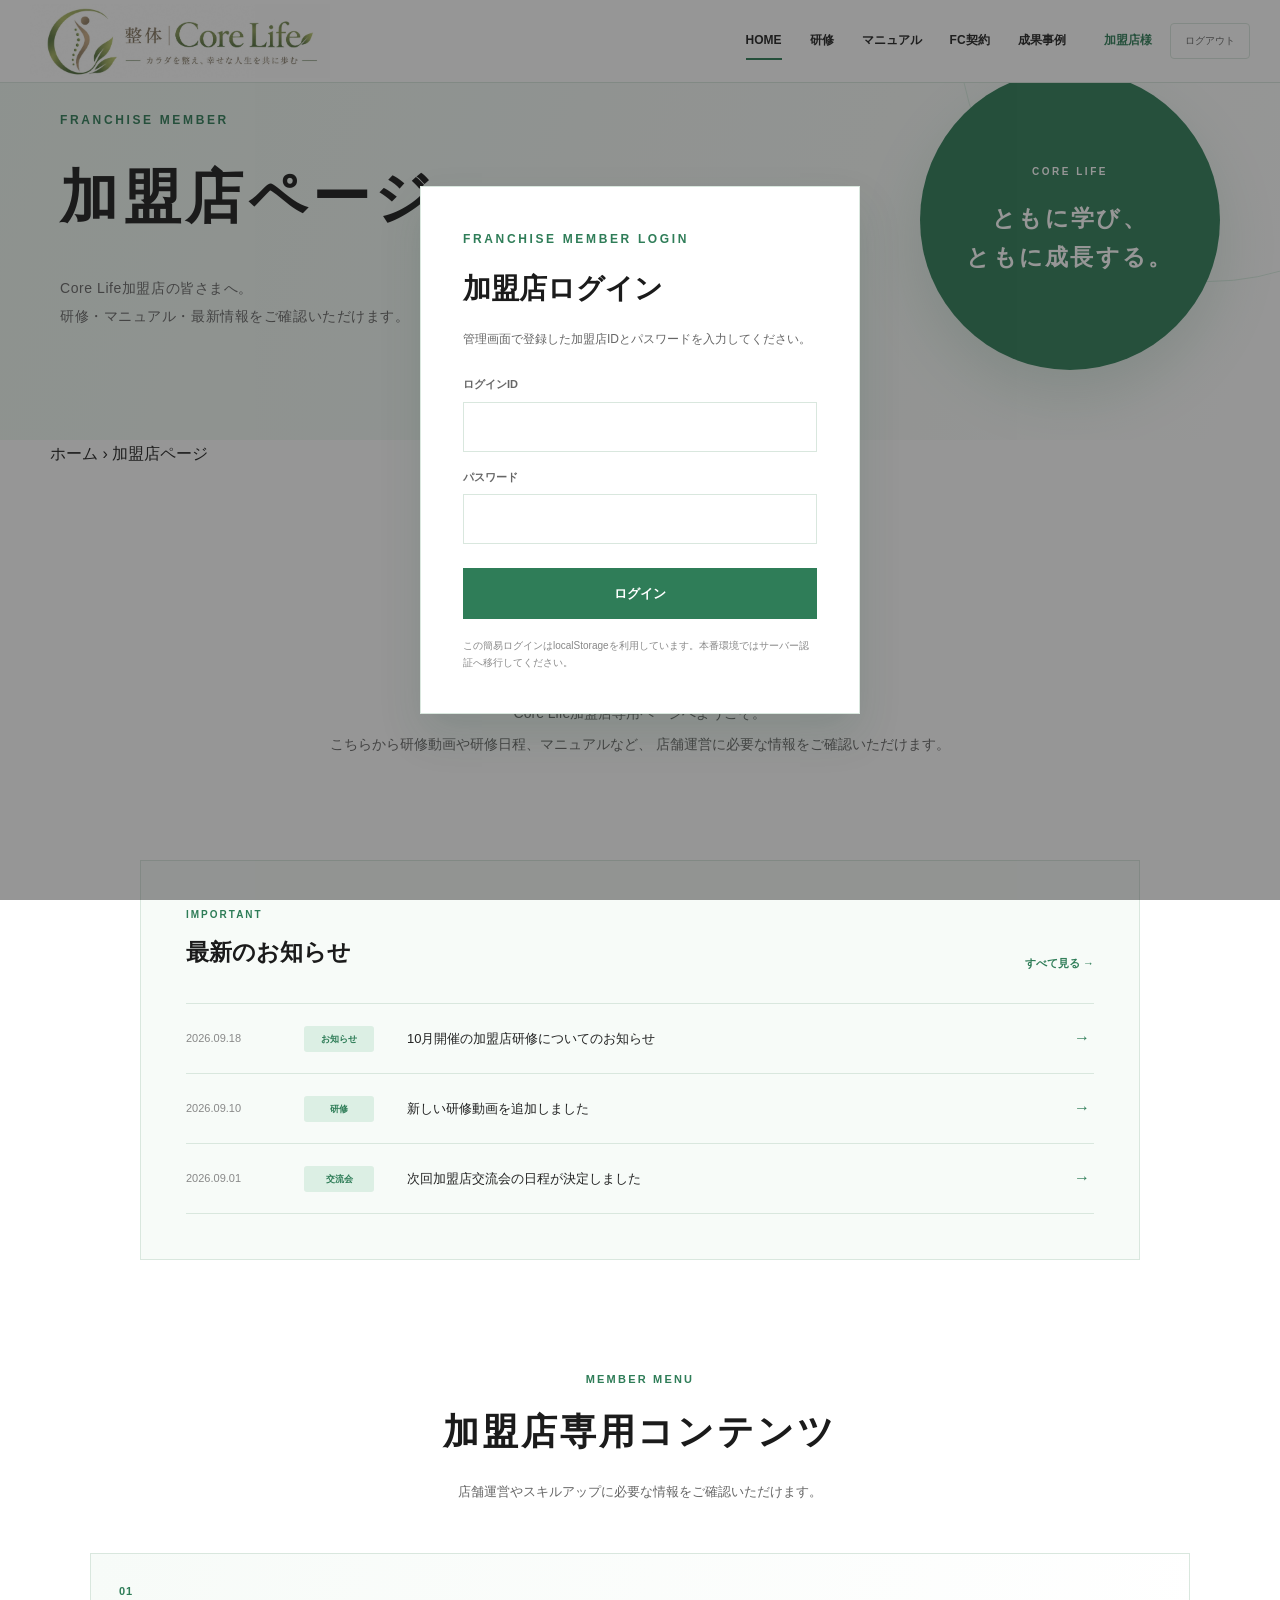
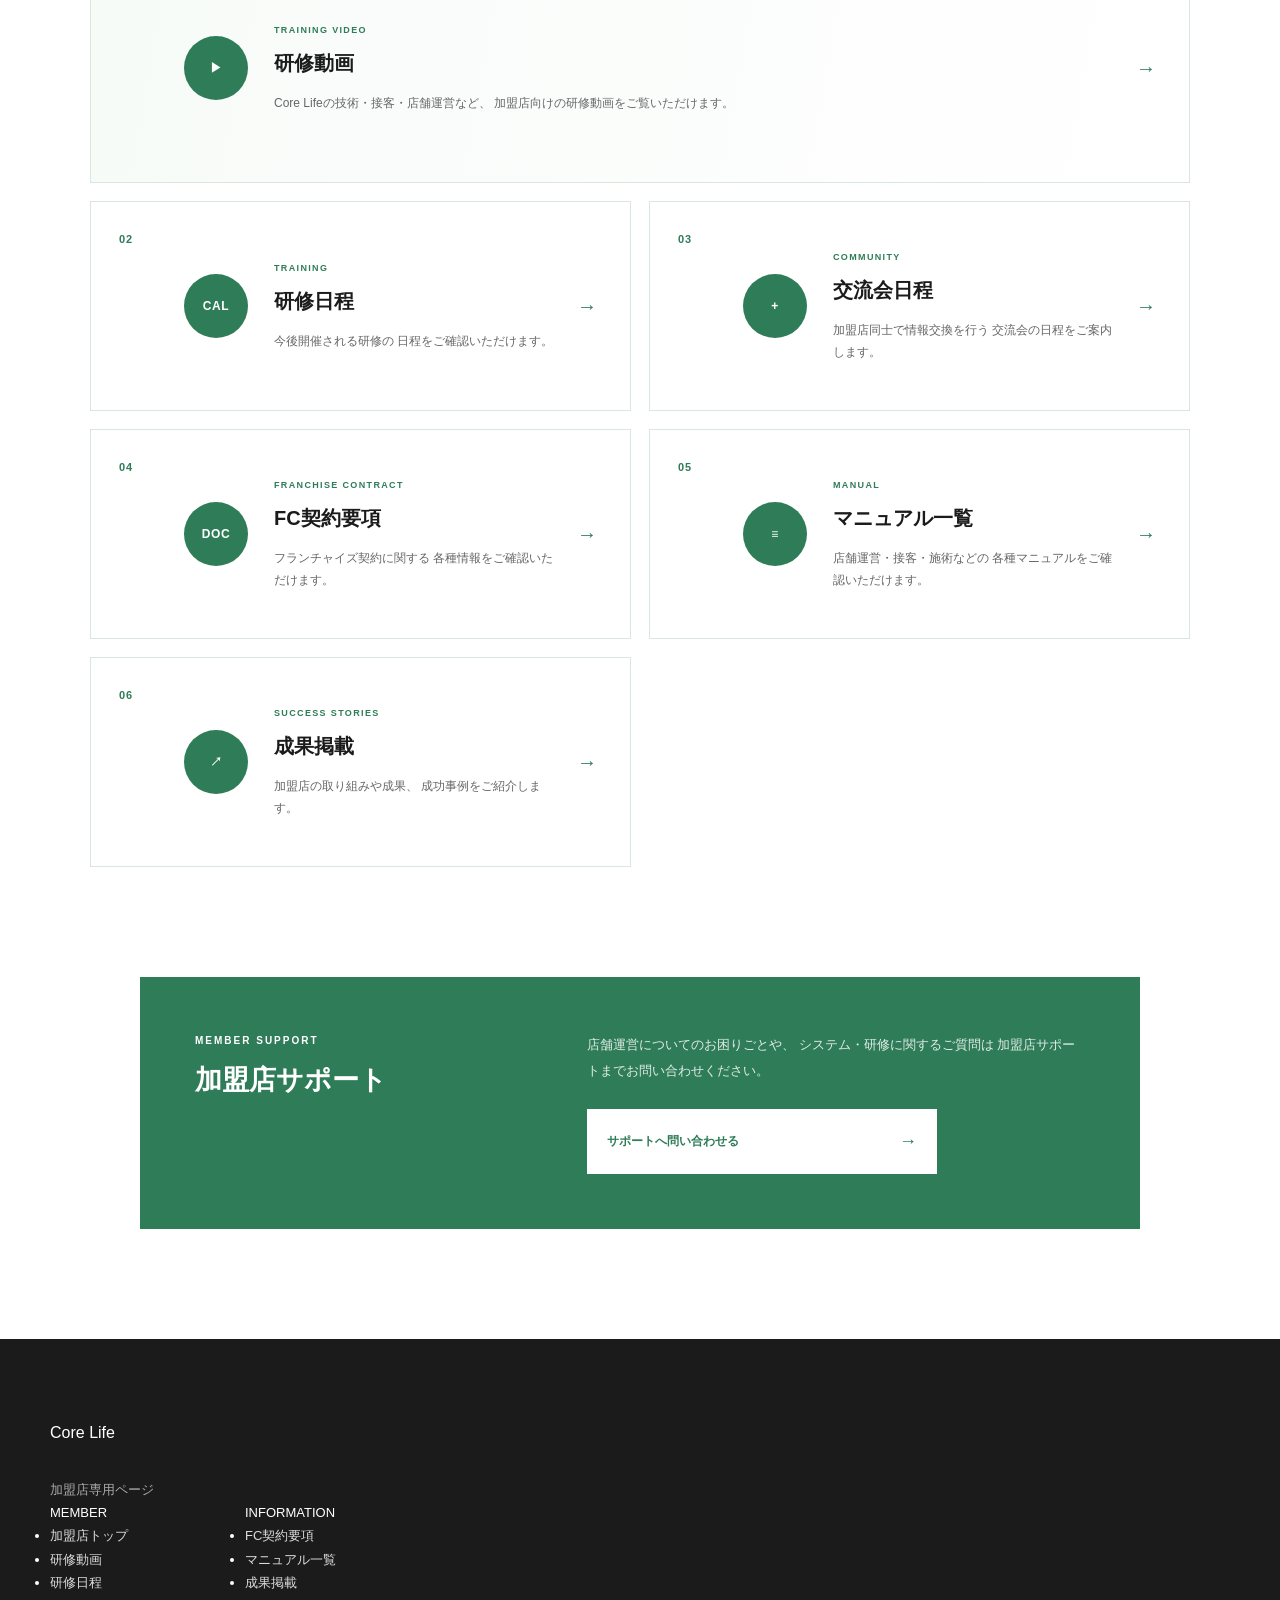
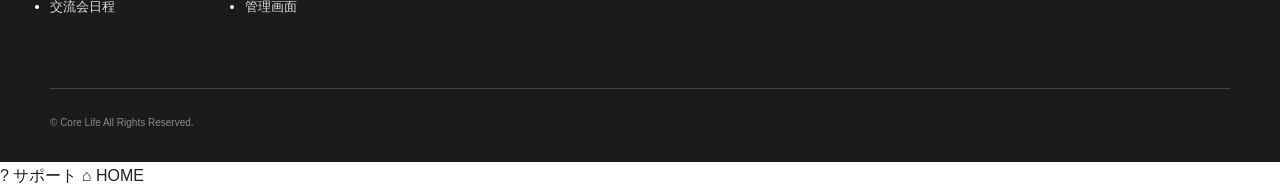
==== fc.html @ 34865bd5 "update ver1.0.1" ====
<!DOCTYPE html>
<html lang="ja">
<head>
    <meta charset="UTF-8">
    <meta name="viewport" content="width=device-width, initial-scale=1.0">

    <title>加盟店ページ | Core Life</title>

    <meta
        name="description"
        content="Core Life加盟店専用ページです。研修動画、研修日程、交流会、マニュアル、FC契約要項、成果事例をご確認いただけます。"
    >

    <!-- 共通CSS -->
    <link rel="stylesheet" href="css/style.css">

    <!-- 加盟店ページCSS -->
    <link rel="stylesheet" href="css/fc.css">
</head>

<body class="fc-page">

<!-- ========================================
     Header
======================================== -->

<header class="header fc-header">

    <div class="header-inner">

        <a href="index.html" class="logo">
          <img src="images/logo.jpg" alt="Core Life ロゴ">
        </a>

        <nav class="global-nav fc-nav">

            <ul>

                <li>
                    <a href="fc.html" class="active">
                        HOME
                    </a>
                </li>

                <li>
                    <a href="fc-training.html">
                        研修
                    </a>
                </li>

                <li>
                    <a href="fc-manual.html">
                        マニュアル
                    </a>
                </li>

                <li>
                    <a href="fc-contract.html">
                        FC契約
                    </a>
                </li>

                <li>
                    <a href="fc-results.html">
                        成果事例
                    </a>
                </li>

            </ul>

        </nav>

        <div class="fc-user">

            <span class="fc-user-name">
                加盟店様
            </span>

            <a href="#" class="fc-logout">
                ログアウト
            </a>

        </div>

        <button
            class="menu-button"
            aria-label="メニューを開く"
        >
            <span></span>
            <span></span>
            <span></span>
        </button>

    </div>

</header>


<div class="mobile-menu" id="mobileMenu">

    <nav>
        <a href="fc.html">HOME</a>
        <a href="fc-training.html">研修</a>
        <a href="fc-schedule.html">研修日程</a>
        <a href="fc-meeting.html">交流会日程</a>
        <a href="fc-manual.html">マニュアル</a>
        <a href="fc-contract.html">FC契約</a>
        <a href="fc-results.html">成果事例</a>
        <a href="fc-support.html" class="mobile-reserve">サポートへ問い合わせる</a>
    </nav>

</div>


<div class="fc-login-overlay" id="fcLoginOverlay">
    <form class="fc-login-card" id="fcLoginForm">
        <p class="fc-hero-en">FRANCHISE MEMBER LOGIN</p>
        <h2>加盟店ログイン</h2>
        <p>管理画面で登録した加盟店IDとパスワードを入力してください。</p>
        <label>
            ログインID
            <input type="text" name="loginId" autocomplete="username" required>
        </label>
        <label>
            パスワード
            <input type="password" name="password" autocomplete="current-password" required>
        </label>
        <p class="fc-login-error" id="fcLoginError" hidden></p>
        <button type="submit">ログイン</button>
        <small>この簡易ログインはlocalStorageを利用しています。本番環境ではサーバー認証へ移行してください。</small>
    </form>
</div>


<!-- ========================================
     Page Hero
======================================== -->

<section class="fc-hero">

    <div class="fc-hero-inner">

        <div class="fc-hero-text">

            <p class="fc-hero-en">
                FRANCHISE MEMBER
            </p>

            <h1>
                加盟店ページ
            </h1>

            <p class="fc-hero-description">
                Core Life加盟店の皆さまへ。<br>
                研修・マニュアル・最新情報をご確認いただけます。
            </p>

        </div>

        <div class="fc-hero-message">

            <span>
                CORE LIFE
            </span>

            <p>
                ともに学び、<br>
                ともに成長する。
            </p>

        </div>

    </div>

</section>


<!-- ========================================
     Breadcrumb
======================================== -->

<div class="breadcrumb">

    <div class="container">

        <a href="index.html">
            ホーム
        </a>

        <span>›</span>

        <span>
            加盟店ページ
        </span>

    </div>

</div>


<!-- ========================================
     Main
======================================== -->

<main class="fc-main">

    <div class="container">


        <!-- =================================
             Welcome
        ================================== -->

        <section class="fc-welcome">

            <div class="fc-section-heading">

                <p class="fc-section-en">
                    WELCOME
                </p>

                <h2>
                    加盟店の皆さまへ
                </h2>

            </div>

            <p class="fc-welcome-text">

                Core Life加盟店専用ページへようこそ。<br>
                こちらから研修動画や研修日程、マニュアルなど、
                店舗運営に必要な情報をご確認いただけます。

            </p>

        </section>


        <!-- =================================
             Important Information
        ================================== -->

        <section class="fc-notice">

            <div class="fc-notice-header">

                <div>

                    <p>
                        IMPORTANT
                    </p>

                    <h2>
                        最新のお知らせ
                    </h2>

                </div>

                <a href="#">
                    すべて見る →
                </a>

            </div>


            <div class="fc-notice-list">

                <a href="#" class="fc-notice-item">

                    <time datetime="2026-09-18">
                        2026.09.18
                    </time>

                    <span class="fc-notice-category">
                        お知らせ
                    </span>

                    <p>
                        10月開催の加盟店研修についてのお知らせ
                    </p>

                    <span class="fc-arrow">
                        →
                    </span>

                </a>


                <a href="#" class="fc-notice-item">

                    <time datetime="2026-09-10">
                        2026.09.10
                    </time>

                    <span class="fc-notice-category">
                        研修
                    </span>

                    <p>
                        新しい研修動画を追加しました
                    </p>

                    <span class="fc-arrow">
                        →
                    </span>

                </a>


                <a href="#" class="fc-notice-item">

                    <time datetime="2026-09-01">
                        2026.09.01
                    </time>

                    <span class="fc-notice-category">
                        交流会
                    </span>

                    <p>
                        次回加盟店交流会の日程が決定しました
                    </p>

                    <span class="fc-arrow">
                        →
                    </span>

                </a>

            </div>

        </section>


        <!-- =================================
             Main Menu
        ================================== -->

        <section class="fc-menu-section">

            <div class="fc-section-heading">

                <p class="fc-section-en">
                    MEMBER MENU
                </p>

                <h2>
                    加盟店専用コンテンツ
                </h2>

                <p class="fc-section-description">
                    店舗運営やスキルアップに必要な情報をご確認いただけます。
                </p>

            </div>


            <div class="fc-menu-grid">


                <!-- Training Video -->

                <a
                    href="fc-training.html"
                    class="fc-menu-card fc-menu-card-large"
                >

                    <div class="fc-menu-number">
                        01
                    </div>

                    <div class="fc-menu-icon">
                        ▶
                    </div>

                    <div class="fc-menu-content">

                        <p class="fc-menu-en">
                            TRAINING VIDEO
                        </p>

                        <h3>
                            研修動画
                        </h3>

                        <p>
                            Core Lifeの技術・接客・店舗運営など、
                            加盟店向けの研修動画をご覧いただけます。
                        </p>

                    </div>

                    <span class="fc-menu-arrow">
                        →
                    </span>

                </a>


                <!-- Training Schedule -->

                <a
                    href="fc-schedule.html"
                    class="fc-menu-card"
                >

                    <div class="fc-menu-number">
                        02
                    </div>

                    <div class="fc-menu-icon">
                        CAL
                    </div>

                    <div class="fc-menu-content">

                        <p class="fc-menu-en">
                            TRAINING
                        </p>

                        <h3>
                            研修日程
                        </h3>

                        <p>
                            今後開催される研修の
                            日程をご確認いただけます。
                        </p>

                    </div>

                    <span class="fc-menu-arrow">
                        →
                    </span>

                </a>


                <!-- Exchange -->

                <a
                    href="fc-meeting.html"
                    class="fc-menu-card"
                >

                    <div class="fc-menu-number">
                        03
                    </div>

                    <div class="fc-menu-icon">
                        +
                    </div>

                    <div class="fc-menu-content">

                        <p class="fc-menu-en">
                            COMMUNITY
                        </p>

                        <h3>
                            交流会日程
                        </h3>

                        <p>
                            加盟店同士で情報交換を行う
                            交流会の日程をご案内します。
                        </p>

                    </div>

                    <span class="fc-menu-arrow">
                        →
                    </span>

                </a>


                <!-- Contract -->

                <a
                    href="fc-contract.html"
                    class="fc-menu-card"
                >

                    <div class="fc-menu-number">
                        04
                    </div>

                    <div class="fc-menu-icon">
                        DOC
                    </div>

                    <div class="fc-menu-content">

                        <p class="fc-menu-en">
                            FRANCHISE CONTRACT
                        </p>

                        <h3>
                            FC契約要項
                        </h3>

                        <p>
                            フランチャイズ契約に関する
                            各種情報をご確認いただけます。
                        </p>

                    </div>

                    <span class="fc-menu-arrow">
                        →
                    </span>

                </a>


                <!-- Manual -->

                <a
                    href="fc-manual.html"
                    class="fc-menu-card"
                >

                    <div class="fc-menu-number">
                        05
                    </div>

                    <div class="fc-menu-icon">
                        ≡
                    </div>

                    <div class="fc-menu-content">

                        <p class="fc-menu-en">
                            MANUAL
                        </p>

                        <h3>
                            マニュアル一覧
                        </h3>

                        <p>
                            店舗運営・接客・施術などの
                            各種マニュアルをご確認いただけます。
                        </p>

                    </div>

                    <span class="fc-menu-arrow">
                        →
                    </span>

                </a>


                <!-- Results -->

                <a
                    href="fc-results.html"
                    class="fc-menu-card"
                >

                    <div class="fc-menu-number">
                        06
                    </div>

                    <div class="fc-menu-icon">
                        ↗
                    </div>

                    <div class="fc-menu-content">

                        <p class="fc-menu-en">
                            SUCCESS STORIES
                        </p>

                        <h3>
                            成果掲載
                        </h3>

                        <p>
                            加盟店の取り組みや成果、
                            成功事例をご紹介します。
                        </p>

                    </div>

                    <span class="fc-menu-arrow">
                        →
                    </span>

                </a>

            </div>

        </section>


        <!-- =================================
             Quick Information
        ================================== -->

        <section class="fc-information">

            <div class="fc-information-box">

                <div class="fc-information-title">

                    <p>
                        MEMBER SUPPORT
                    </p>

                    <h2>
                        加盟店サポート
                    </h2>

                </div>

                <div class="fc-information-text">

                    <p>
                        店舗運営についてのお困りごとや、
                        システム・研修に関するご質問は
                        加盟店サポートまでお問い合わせください。
                    </p>

                    <a href="#" class="fc-support-button">
                        サポートへ問い合わせる
                        <span>→</span>
                    </a>

                </div>

            </div>

        </section>

    </div>

</main>


<!-- ========================================
     Footer
======================================== -->

<footer class="footer">

    <div class="container">

        <div class="footer-inner">

            <div class="footer-brand">

                <a
                    href="index.html"
                    class="footer-logo"
                >
                    Core Life
                </a>

                <p>
                    加盟店専用ページ
                </p>

            </div>


            <div class="footer-nav">

                <div>

                    <p class="footer-nav-title">
                        MEMBER
                    </p>

                    <ul>

                        <li>
                            <a href="fc.html">
                                加盟店トップ
                            </a>
                        </li>

                        <li>
                            <a href="fc-training.html">
                                研修動画
                            </a>
                        </li>

                        <li>
                            <a href="fc-schedule.html">
                                研修日程
                            </a>
                        </li>

                        <li>
                            <a href="fc-meeting.html">
                                交流会日程
                            </a>
                        </li>

                    </ul>

                </div>


                <div>

                    <p class="footer-nav-title">
                        INFORMATION
                    </p>

                    <ul>

                        <li>
                            <a href="fc-contract.html">
                                FC契約要項
                            </a>
                        </li>

                        <li>
                            <a href="fc-manual.html">
                                マニュアル一覧
                            </a>
                        </li>

                        <li>
                            <a href="fc-results.html">
                                成果掲載
                            </a>
                        </li>

                        <li>
                            <a href="admin.html">
                                管理画面
                            </a>
                        </li>

                    </ul>

                </div>

            </div>

        </div>


        <div class="footer-bottom">

            <p>
                © Core Life All Rights Reserved.
            </p>

        </div>

    </div>

</footer>


<!-- ========================================
     Mobile Fixed Buttons
======================================== -->

<div class="mobile-fixed-buttons">

    <a
        href="fc-support.html"
        class="mobile-phone-button"
    >
        <span>?</span>
        サポート
    </a>

    <a
        href="fc.html"
        class="mobile-reservation-button"
    >
        <span>⌂</span>
        HOME
    </a>

</div>


<script src="js/script.js"></script>
<script src="js/site-settings.js"></script>

</body>
</html>
---- css/style.css ----
/* =========================================================
   Core Life
   Color Theme
   Base     : Light Green
   Main     : White
   Text     : Black
   Accent   : Green
========================================================= */


/* =========================================================
   COLOR VARIABLES
========================================================= */

:root {

    /* ベースカラー */
    --color-base: #eef7f1;
    --color-base-light: #f7fbf8;
    --color-base-dark: #dceee3;

    /* メイン */
    --color-white: #ffffff;
    --color-black: #1b1b1b;

    /* アクセント */
    --color-green: #2f7d58;
    --color-green-dark: #216344;
    --color-green-light: #dcefe4;

    /* テキスト */
    --color-text: #222222;
    --color-text-light: #666666;
    --color-text-muted: #888888;

    /* ボーダー */
    --color-border: #d9e7de;

    /* その他 */
    --shadow-light:
        0 10px 30px rgba(31, 77, 54, 0.08);

    --shadow-hover:
        0 20px 40px rgba(31, 77, 54, 0.14);
}


/* =========================================================
   RESET
========================================================= */

* {
    margin: 0;
    padding: 0;
    box-sizing: border-box;
}

html {
    scroll-behavior: smooth;
}

body {

    font-family:
        "Noto Sans JP",
        sans-serif;

    color: var(--color-text);

    background:
        var(--color-white);

    line-height: 1.8;

    -webkit-font-smoothing: antialiased;
}

img {
    width: 100%;
    display: block;
}

a {
    color: inherit;
    text-decoration: none;
}

button,
input,
select,
textarea {
    font-family: inherit;
}


/* =========================================================
   COMMON
========================================================= */

.container {

    width:
        min(
            1180px,
            calc(100% - 80px)
        );

    margin:
        0 auto;
}


.section-heading {

    margin-bottom:
        70px;
}


.section-heading.center {

    text-align:
        center;
}


.heading-en {

    color:
        var(--color-green);

    font-size:
        12px;

    font-weight:
        700;

    letter-spacing:
        0.25em;

    margin-bottom:
        15px;
}


.section-heading h2 {

    color:
        var(--color-black);

    font-size:
        clamp(
            32px,
            4vw,
            50px
        );

    line-height:
        1.35;

    letter-spacing:
        0.06em;

    font-weight:
        700;
}


.section-heading > p:last-child {

    margin-top:
        20px;

    color:
        var(--color-text-light);
}


/* =========================================================
   HEADER
========================================================= */

.header {

    position:
        fixed;

    top:
        0;

    left:
        0;

    width:
        100%;

    background:
        rgba(
            255,
            255,
            255,
            0.96
        );

    z-index:
        1000;

    border-bottom:
        1px solid
        var(--color-border);

    transition:
        box-shadow 0.3s;
}


.header-inner {

    height:
        82px;

    width:
        min(
            1400px,
            calc(100% - 60px)
        );

    margin:
        auto;

    display:
        flex;

    align-items:
        center;

    gap:
        40px;
}


/* =========================================================
   LOGO
========================================================= */

.logo {

    display:
        flex;

    min-width:
        0;

    flex-shrink:
        1;

    align-items:
        center;

    gap:
        12px;

    line-height:
        1;
}

.logo img {

    width:
        300px;

    max-width:
        100%;

    height:
        auto;

    flex-shrink:
        0;
}

.logo-main {

    color:
        var(--color-green-dark);

    font-size:
        23px;

    font-weight:
        800;

    letter-spacing:
        0.05em;
}


.logo-sub {

    color:
        var(--color-text-muted);

    font-size:
        8px;

    letter-spacing:
        0.15em;

    margin-top:
        7px;
}


/* =========================================================
   NAVIGATION
========================================================= */

.pc-nav {

    display:
        flex;

    align-items:
        center;

    margin-left:
        auto;

    gap:
        30px;

    font-size:
        13px;
}


.pc-nav a {

    position:
        relative;

    transition:
        color 0.3s;
}


.pc-nav a::after {

    content:
        "";

    position:
        absolute;

    left:
        0;

    bottom:
        -8px;

    width:
        0;

    height:
        2px;

    background:
        var(--color-green);

    transition:
        width 0.3s;
}


.pc-nav a:hover {

    color:
        var(--color-green);
}


.pc-nav a:hover::after {

    width:
        100%;
}


/* =========================================================
   HEADER RESERVATION
========================================================= */

.header-reserve {

    background:
        var(--color-green);

    color:
        var(--color-white);

    padding:
        15px 25px;

    font-size:
        13px;

    transition:
        background 0.3s;
}


.header-reserve:hover {

    background:
        var(--color-green-dark);
}


/* =========================================================
   MOBILE MENU BUTTON
========================================================= */

.menu-button {

    display:
        none;

    width:
        42px;

    height:
        42px;

    border:
        none;

    background:
        transparent;

    flex-direction:
        column;

    justify-content:
        center;

    gap:
        6px;

    cursor:
        pointer;
}


.menu-button span {

    width:
        25px;

    height:
        2px;

    background:
        var(--color-green-dark);

    transition:
        0.3s;
}


/* =========================================================
   MOBILE MENU
========================================================= */

.mobile-menu {

    position:
        fixed;

    top:
        82px;

    left:
        0;

    width:
        100%;

    background:
        var(--color-white);

    z-index:
        999;

    transform:
        translateY(-120%);

    transition:
        0.4s;

    box-shadow:
        var(--shadow-light);
}


.mobile-menu.active {

    transform:
        translateY(0);
}


.mobile-menu nav {

    display:
        flex;

    flex-direction:
        column;
}


.mobile-menu nav a {

    padding:
        20px 30px;

    border-bottom:
        1px solid
        var(--color-border);

    font-size:
        14px;
}


.mobile-reserve {

    background:
        var(--color-green);

    color:
        var(--color-white);

    text-align:
        center;
}


/* =========================================================
   HERO
========================================================= */

.hero {

    height:
        720px;

    position:
        relative;

    margin-top:
        82px;

    overflow:
        hidden;

    background:
        var(--color-base);
}


.hero-image {

    position:
        absolute;

    inset:
        0;

    background:
        url("../images/hero.jpg")
        center / cover
        no-repeat;
}


.hero-overlay {

    position:
        absolute;

    inset:
        0;

    background:
        linear-gradient(
            90deg,
            rgba(53, 159, 106, 0.7),
            rgba(
                20,
                60,
                40,
                0.10
            )
        );
}


.hero-content {

    position:
        relative;

    z-index:
        2;

    width:
        min(
            1180px,
            calc(100% - 80px)
        );

    margin:
        auto;

    height:
        100%;

    display:
        flex;

    flex-direction:
        column;

    justify-content:
        center;

    color:
        var(--color-white);
}


.hero-small {

    font-size:
        12px;

    letter-spacing:
        0.3em;

    margin-bottom:
        25px;
}


.hero h1 {

    font-size:
        clamp(
            45px,
            6vw,
            80px
        );

    line-height:
        1.3;

    letter-spacing:
        0.08em;
}


.hero h1 span {

    font-weight:
        400;
}


.hero-description {

    margin-top:
        25px;

    font-size:
        16px;

    line-height:
        2;
}


.hero-button {

    margin-top:
        40px;

    width:
        fit-content;

    padding:
        18px 30px;

    background:
        var(--color-white);

    color:
        var(--color-green-dark);

    font-size:
        14px;

    display:
        flex;

    gap:
        40px;

    transition:
        0.3s;
}


.hero-button:hover {

    background:
        var(--color-green);

    color:
        var(--color-white);
}


/* =========================================================
   INTRO
========================================================= */

.intro {

    padding:
        150px 0;

    background:
        var(--color-white);
}


.intro-content {

    display:
        grid;

    grid-template-columns:
        1fr 1fr;

    gap:
        100px;

    align-items:
        center;
}


.intro-text {

    max-width:
        520px;
}


.intro-text p {

    color:
        var(--color-text-light);

    font-size:
        15px;

    margin-bottom:
        25px;
}


.intro-image {

    position:
        relative;
}


.intro-image::before {

    content:
        "";

    position:
        absolute;

    width:
        70%;

    height:
        70%;

    background:
        var(--color-base);

    right:
        -25px;

    bottom:
        -25px;

    z-index:
        -1;
}


.intro-image img {

    aspect-ratio:
        4 / 3;

    object-fit:
        cover;
}


.text-button {

    display:
        inline-flex;

    gap:
        40px;

    margin-top:
        20px;

    border-bottom:
        2px solid
        var(--color-green);

    padding-bottom:
        8px;

    color:
        var(--color-green-dark);

    font-size:
        13px;
}


/* =========================================================
   MENU
========================================================= */

.menu-section {

    padding:
        150px 0;

    background:
        var(--color-base);
}


.menu-grid {

    display:
        grid;

    grid-template-columns:
        repeat(
            4,
            1fr
        );

    gap:
        20px;
}


.menu-card {

    background:
        var(--color-white);

    border:
        1px solid
        var(--color-border);

    transition:
        0.3s;
}


.menu-card:hover {

    transform:
        translateY(-5px);

    box-shadow:
        var(--shadow-hover);
}


.menu-image {

    overflow:
        hidden;
}


.menu-image img {

    aspect-ratio:
        4 / 3;

    object-fit:
        cover;

    transition:
        0.5s;
}


.menu-card:hover img {

    transform:
        scale(1.05);
}


.menu-body {

    padding:
        28px;
}


.menu-category {

    color:
        var(--color-green);

    font-size:
        10px;

    letter-spacing:
        0.2em;
}


.menu-body h3 {

    color:
        var(--color-black);

    font-size:
        20px;

    margin:
        8px 0 15px;
}


.menu-description {

    font-size:
        12px;

    color:
        var(--color-text-light);

    line-height:
        1.8;

    min-height:
        65px;
}


.price {

    margin-top:
        25px;

    padding-top:
        18px;

    border-top:
        1px solid
        var(--color-border);

    text-align:
        right;
}


.price strong {

    color:
        var(--color-green-dark);

    font-size:
        25px;
}


.price span {

    font-size:
        11px;
}


/* =========================================================
   BUTTONS
========================================================= */

.center-button {

    text-align:
        center;

    margin-top:
        60px;
}


.outline-button {

    display:
        inline-flex;

    gap:
        45px;

    padding:
        16px 30px;

    border:
        1px solid
        var(--color-green);

    color:
        var(--color-green-dark);

    font-size:
        13px;

    transition:
        0.3s;
}


.outline-button:hover {

    background:
        var(--color-green);

    color:
        var(--color-white);
}


/* =========================================================
   POINT
========================================================= */

.point-section {

    padding:
        150px 0;

    background:
        var(--color-white);
}


.point-list {

    display:
        flex;

    flex-direction:
        column;

    gap:
        100px;
}


.point-item {

    display:
        grid;

    grid-template-columns:
        70px 1.1fr 1fr;

    gap:
        50px;

    align-items:
        center;
}


.point-item.reverse {

    grid-template-columns:
        70px 1fr 1.1fr;
}


.point-item.reverse .point-image {

    order:
        3;
}


.point-item.reverse .point-text {

    order:
        2;
}


.point-number {

    color:
        var(--color-green);

    font-size:
        12px;

    writing-mode:
        vertical-rl;

    letter-spacing:
        0.15em;
}


.point-image img {

    aspect-ratio:
        16 / 10;

    object-fit:
        cover;
}


.point-text {

    padding:
        30px;
}


.point-text > p:first-child {

    color:
        var(--color-green);

    font-size:
        10px;

    letter-spacing:
        0.25em;
}


.point-text h3 {

    color:
        var(--color-black);

    font-size:
        28px;

    margin:
        12px 0 20px;
}


.line {

    display:
        block;

    width:
        40px;

    height:
        2px;

    background:
        var(--color-green);

    margin-bottom:
        25px;
}


.point-text > p:last-child {

    font-size:
        14px;

    color:
        var(--color-text-light);
}


/* =========================================================
   RESERVATION
========================================================= */

.reservation {

    position:
        relative;

    min-height:
        500px;

    display:
        flex;

    align-items:
        center;

    background:
        var(--color-green-dark);

    color:
        var(--color-white);

    text-align:
        center;
}


.reservation-overlay {

    position:
        absolute;

    inset:
        0;

    background:
        linear-gradient(
            135deg,
            rgba(22,77,50,0.95),
            rgba(47,125,88,0.82)
        );
}


.reservation-content {

    position:
        relative;

    z-index:
        2;

    width:
        100%;
}


.reservation-content > p:first-child {

    color:
        var(--color-base-light);

    font-size:
        11px;

    letter-spacing:
        0.3em;

    margin-bottom:
        20px;
}


.reservation-content h2 {

    font-size:
        clamp(
            30px,
            4vw,
            48px
        );

    line-height:
        1.5;
}


.reservation-text {

    margin-top:
        20px;
}


.reservation-button {

    display:
        inline-flex;

    gap:
        50px;

    margin-top:
        35px;

    padding:
        18px 40px;

    background:
        var(--color-white);

    color:
        var(--color-green-dark);

    font-size:
        14px;

    transition:
        0.3s;
}


.reservation-button:hover {

    background:
        var(--color-black);

    color:
        var(--color-white);
}


/* =========================================================
   NEWS
========================================================= */

.news-section {

    padding:
        150px 0;

    background:
        var(--color-base-light);
}


.news-list {

    border-top:
        1px solid
        var(--color-border);
}


.news-item {

    display:
        grid;

    grid-template-columns:
        120px 120px 1fr 30px;

    gap:
        20px;

    align-items:
        center;

    padding:
        25px 10px;

    border-bottom:
        1px solid
        var(--color-border);

    transition:
        0.3s;
}


.news-item:hover {

    background:
        var(--color-white);
}


.news-item time {

    font-size:
        12px;

    color:
        var(--color-text-muted);
}


.news-category {

    font-size:
        10px;

    color:
        var(--color-green-dark);

    border:
        1px solid
        var(--color-green);

    text-align:
        center;

    padding:
        3px 8px;
}


.news-item p {

    font-size:
        14px;
}


.arrow {

    color:
        var(--color-green);

    font-size:
        18px;
}


/* =========================================================
   REVIEWS
========================================================= */

.reviews-section {

    padding:
        150px 0;

    background:
        linear-gradient(
            180deg,
            var(--color-base-light) 0%,
            var(--color-white) 48%,
            var(--color-base-light) 100%
        );

    overflow:
        hidden;
}


.reviews-section .section-heading {

    margin-bottom:
        0;
}


.reviews-intro {

    display:
        flex;

    align-items:
        center;

    gap:
        60px;

    position:
        relative;

    padding:
        55px 60px;

    background:
        var(--color-white);

    border:
        1px solid
        var(--color-border);

    box-shadow:
        var(--shadow-light);

    margin-bottom:
        70px;
}


.reviews-intro .section-heading {

    flex:
        1 1 0;

    position:
        relative;

    padding-left:
        25px;

    text-align:
        left;
}


.reviews-intro .section-heading::before {

    content:
        "";

    position:
        absolute;

    top:
        4px;

    left:
        0;

    width:
        3px;

    height:
        72px;

    background:
        var(--color-green);
}


.reviews-main-image {

    flex:
        1 1 0;

    width:
        100%;

    max-width:
        560px;

    max-height:
        360px;

    padding:
        10px;

    background:
        var(--color-base);

    border:
        1px solid
        var(--color-border);

    box-shadow:
        var(--shadow-hover);

    object-fit:
        contain;

    object-position:
        center;

    transition:
        transform 0.4s ease;
}


.reviews-main-image:hover {

    transform:
        translateY(-4px);
}


.reviews-slider {

    position:
        relative;

    padding-top:
        10px;

    padding-bottom:
        28px;

    border-top:
        1px solid
        var(--color-border);

    border-bottom:
        1px solid
        var(--color-border);

    background:
        rgba(255,255,255,0.55);

    display:
        flex;

    gap:
        20px;

    padding-left:
        max(40px, calc((100vw - 1180px) / 2));

    padding-right:
        max(40px, calc((100vw - 1180px) / 2));

    overflow-x:
        auto;

    overscroll-behavior-inline:
        contain;

    scroll-snap-type:
        x mandatory;

    scrollbar-width:
        thin;

    scrollbar-color:
        var(--color-green)
        var(--color-base);
}


.reviews-slider::-webkit-scrollbar {

    height:
        8px;
}


.reviews-slider::-webkit-scrollbar-track {

    background:
        var(--color-base);
}


.reviews-slider::-webkit-scrollbar-thumb {

    background:
        var(--color-green);

    border-radius:
        10px;
}


.review-card {

    flex:
        0 0 clamp(260px, 28vw, 360px);

    scroll-snap-align:
        start;

    border:
        1px solid
        var(--color-border);

    border-radius:
        4px;

    background:
        var(--color-base-light);

    box-shadow:
        var(--shadow-light);

    overflow:
        hidden;

    transition:
        transform 0.3s ease,
        box-shadow 0.3s ease;
}


.review-card:hover {

    transform:
        translateY(-4px);

    box-shadow:
        var(--shadow-hover);
}


.review-card img {

    width:
        100%;

    height:
        auto;
}


/* =========================================================
   ACCESS
========================================================= */

.access-section {

    padding:
        150px 0;

    background:
        var(--color-white);
}


.access-content {

    display:
        grid;

    grid-template-columns:
        1.2fr 0.8fr;

    gap:
        70px;
}


.access-map iframe {

    width:
        100%;

    height:
        500px;

    border:
        5px solid
        var(--color-base);
}


.access-info {

    padding:
        30px 0;
}


.access-info h3 {

    color:
        var(--color-green-dark);

    font-size:
        28px;

    margin-bottom:
        35px;
}


.access-info dl > div {

    display:
        grid;

    grid-template-columns:
        90px 1fr;

    padding:
        18px 0;

    border-bottom:
        1px solid
        var(--color-border);

    font-size:
        13px;
}


.access-info dt {

    color:
        var(--color-green);
}


.access-info dd {

    margin:
        0;
}


.access-info .outline-button {

    margin-top:
        40px;
}


/* =========================================================
   FOOTER
========================================================= */

.footer {

    background:
        var(--color-black);

    color:
        var(--color-white);

    padding:
        80px 0 30px;
}


.footer-brand .logo-main {

    color:
        var(--color-white);
}


.footer-brand .logo-sub {

    color:
        #aaaaaa;
}


.footer-top {

    display:
        flex;

    justify-content:
        space-between;

    gap:
        50px;
}


.footer-brand p {

    margin-top:
        30px;

    color:
        #aaaaaa;

    font-size:
        13px;
}


.footer-nav {

    display:
        grid;

    grid-template-columns:
        repeat(
            2,
            180px
        );

    gap:
        15px;

    font-size:
        13px;
}


.footer-nav a {

    color:
        #dddddd;

    transition:
        color 0.3s;
}


.footer-nav a:hover {

    color:
        #8fd1a9;
}


.footer-bottom {

    display:
        flex;

    justify-content:
        space-between;

    border-top:
        1px solid
        #444;

    margin-top:
        70px;

    padding-top:
        25px;

    font-size:
        10px;

    color:
        #888;
}


.footer-bottom div {

    display:
        flex;

    gap:
        25px;
}


/* =========================================================
   FIXED BUTTON
========================================================= */

.fixed-buttons {

    display:
        none;
}


/* =========================================================
   SCROLL ANIMATION
========================================================= */

.fade-up {

    opacity:
        0;

    transform:
        translateY(30px);

    transition:
        opacity 0.8s ease,
        transform 0.8s ease;
}


.fade-up.is-visible {

    opacity:
        1;

    transform:
        translateY(0);
}


/* =========================================================
   RESPONSIVE
========================================================= */

@media (max-width: 900px) {

    .container {

        width:
            calc(100% - 40px);
    }


    .pc-nav,
    .header-reserve {

        display:
            none;
    }


    .menu-button {

        display:
            flex;

        margin-left:
            auto;

        flex-shrink:
            0;
    }


    .hero {

        height:
            650px;
    }


    .hero-content {

        width:
            calc(100% - 40px);
    }


    .intro,
    .menu-section,
    .point-section,
    .reviews-section,
    .news-section,
    .access-section {

        padding:
            100px 0;
    }


    .intro-content {

        grid-template-columns:
            1fr;

        gap:
            50px;
    }


    .intro-image {

        order:
            -1;
    }


    .menu-grid {

        grid-template-columns:
            repeat(
                2,
                1fr
            );
    }


    .point-item,
    .point-item.reverse {

        grid-template-columns:
            40px 1fr;

        gap:
            20px;
    }


    .point-item.reverse
    .point-image,
    .point-item.reverse
    .point-text {

        order:
            initial;
    }


    .point-image {

        grid-column:
            2;
    }


    .point-text {

        grid-column:
            2;

        padding:
            20px 0;
    }


    .point-number {

        grid-row:
            1 / 3;
    }


    .access-content {

        grid-template-columns:
            1fr;
    }


    .access-map iframe {

        height:
            350px;
    }


    .footer-top {

        flex-direction:
            column;
    }

}


@media (max-width: 600px) {

    .header-inner {

        width:
            calc(100% - 30px);

        height:
            70px;
    }


    .logo {

        max-width:
            calc(100% - 82px);
    }


    .logo img {

        width:
            100%;
    }


    .mobile-menu {

        top:
            70px;
    }


    .logo-main {

        font-size:
            19px;
    }


    .logo-sub {

        font-size:
            7px;
    }


    .hero {

        margin-top:
            70px;

        height:
            600px;
    }


    .hero h1 {

        font-size:
            43px;
    }


    .hero-description {

        font-size:
            14px;
    }


    .hero-button {

        width:
            100%;

        justify-content:
            space-between;
    }


    .section-heading {

        margin-bottom:
            50px;
    }


    .reviews-intro {

        flex-direction:
            column;

        align-items:
            stretch;

        gap:
            35px;

        padding:
            35px 24px;

        margin-bottom:
            50px;
    }


    .reviews-intro .section-heading {

        margin-bottom:
            0;

        padding-left:
            18px;
    }


    .reviews-main-image {

        max-width:
            100%;

        max-height:
            none;
    }


    .reviews-section {

        padding:
            80px 0;
    }


    .section-heading h2 {

        font-size:
            32px;
    }


    .menu-grid {

        grid-template-columns:
            1fr;
    }


    .menu-description {

        min-height:
            auto;
    }


    .point-list {

        gap:
            70px;
    }


    .point-item,
    .point-item.reverse {

        grid-template-columns:
            30px 1fr;
    }


    .point-text h3 {

        font-size:
            22px;
    }


    .news-item {

        grid-template-columns:
            1fr 80px 20px;

        gap:
            10px;
    }


    .news-item time {

        grid-column:
            1;
    }


    .news-category {

        grid-column:
            2;

        grid-row:
            1;
    }


    .news-item p {

        grid-column:
            1 / 3;

        grid-row:
            2;
    }


    .arrow {

        grid-column:
            3;

        grid-row:
            1 / 3;
    }


    .footer-nav {

        grid-template-columns:
            1fr 1fr;
    }


    .footer-bottom {

        flex-direction:
            column;

        gap:
            15px;
    }


    .fixed-buttons {

        display:
            grid;

        grid-template-columns:
            1fr 1fr;

        position:
            fixed;

        left:
            0;

        bottom:
            0;

        width:
            100%;

        z-index:
            1000;
    }


    .fixed-buttons a {

        padding:
            15px;

        text-align:
            center;

        font-size:
            13px;
    }


    .phone-button {

        background:
            var(--color-white);

        color:
            var(--color-green-dark);

        border-top:
            1px solid
            var(--color-border);
    }


    .web-button {

        background:
            var(--color-green);

        color:
            var(--color-white);
    }


    body {

        padding-bottom:
            55px;
    }

}
---- css/fc.css ----
/* ========================================
   Core Life
   Franchise Member Page
======================================== */


/* ----------------------------------------
   Header
---------------------------------------- */

.fc-header {
    background: var(--color-white);
    border-bottom: 1px solid var(--color-border);
}

.fc-header .header-inner {
    min-height: 78px;
    gap: clamp(18px, 3vw, 40px);
}

.fc-header .logo-sub {
    color: var(--color-green);
}

.fc-nav {
    display: flex;
    align-items: center;
    flex: 1 1 auto;
    min-width: 0;
    margin-left: auto;
}


/* ----------------------------------------
   FC Navigation
---------------------------------------- */

.fc-nav ul {
    display: flex;
    align-items: center;
    justify-content: flex-end;
    gap: 28px;
    width: 100%;
    margin: 0;
    padding: 0;
    list-style: none;
}

.fc-nav li {
    flex: 0 0 auto;
}

.fc-nav a {
    display: block;
    position: relative;

    color: var(--color-text);
    font-size: 12px;
    font-weight: 600;
    white-space: nowrap;
}

.fc-nav a::after {
    content: "";

    position: absolute;

    right: 0;
    bottom: -8px;
    left: 0;

    height: 2px;

    background: var(--color-green);

    transform: scaleX(0);
    transform-origin: center;

    transition: transform 0.3s ease;
}

.fc-nav a:hover::after,
.fc-nav a.active::after {
    transform: scaleX(1);
}


/* ----------------------------------------
   User
---------------------------------------- */

.fc-user {
    display: flex;
    align-items: center;
    gap: 18px;
}

.fc-user-name {
    color: var(--color-green);

    font-size: 12px;
    font-weight: 700;
}

.fc-logout {
    padding: 8px 14px;

    border: 1px solid var(--color-border);
    border-radius: 4px;

    color: var(--color-text-light);

    font-size: 10px;

    transition:
        background 0.3s ease,
        color 0.3s ease;
}

.fc-logout:hover {
    background: var(--color-base);
    color: var(--color-green);
}


/* ----------------------------------------
   Login
---------------------------------------- */

.fc-login-overlay {
    position: fixed;
    inset: 0;
    z-index: 2000;
    display: grid;
    place-items: center;
    padding: 24px;
    background: rgba(27, 27, 27, 0.46);
}

.fc-login-overlay[hidden] {
    display: none;
}

.fc-login-card {
    width: min(100%, 440px);
    padding: 42px;
    background: var(--color-white);
    border: 1px solid var(--color-border);
    box-shadow: var(--shadow-hover);
}

.fc-login-card h2 {
    margin: 0;
    color: var(--color-black);
    font-size: 28px;
}

.fc-login-card > p:not(.fc-hero-en):not(.fc-login-error) {
    margin: 14px 0 25px;
    color: var(--color-text-light);
    font-size: 12px;
    line-height: 1.8;
}

.fc-login-card label {
    display: grid;
    gap: 7px;
    margin-top: 16px;
    color: var(--color-text-light);
    font-size: 11px;
    font-weight: 700;
}

.fc-login-card input {
    width: 100%;
    padding: 12px;
    border: 1px solid var(--color-border);
    font: inherit;
    font-size: 13px;
}

.fc-login-card button {
    width: 100%;
    margin-top: 24px;
    padding: 14px;
    border: 0;
    background: var(--color-green);
    color: var(--color-white);
    font: inherit;
    font-size: 13px;
    font-weight: 700;
    cursor: pointer;
}

.fc-login-error {
    margin: 14px 0 0;
    color: #a24b4b;
    font-size: 12px;
}

.fc-login-card small {
    display: block;
    margin-top: 18px;
    color: var(--color-text-muted);
    font-size: 10px;
    line-height: 1.7;
}


/* ----------------------------------------
   Hero
---------------------------------------- */

.fc-hero {
    position: relative;

    overflow: hidden;

    background:
        linear-gradient(
            110deg,
            var(--color-base) 0%,
            var(--color-base-light) 65%,
            var(--color-white) 100%
        );
}

.fc-hero::after {
    content: "";

    position: absolute;

    width: 500px;
    height: 500px;

    right: -180px;
    top: -220px;

    border-radius: 50%;

    border: 1px solid var(--color-green-light);

    pointer-events: none;
}

.fc-hero-inner {
    position: relative;
    z-index: 1;

    display: flex;
    align-items: center;
    justify-content: space-between;

    max-width: 1200px;
    min-height: 380px;

    margin: 0 auto;
    padding: 70px 20px;
}

.fc-hero-text {
    max-width: 650px;
}

.fc-hero-en {
    margin: 0 0 14px;

    color: var(--color-green);

    font-size: 12px;
    font-weight: 700;

    letter-spacing: 0.22em;
}

.fc-hero h1 {
    margin: 0;

    color: var(--color-black);

    font-size: clamp(36px, 5vw, 58px);
    font-weight: 700;

    letter-spacing: 0.08em;
}

.fc-hero-description {
    margin: 25px 0 0;

    color: var(--color-text-light);

    font-size: 14px;
    line-height: 2;

    letter-spacing: 0.04em;
}


/* ----------------------------------------
   Hero Message
---------------------------------------- */

.fc-hero-message {
    width: 300px;
    height: 300px;

    display: flex;
    flex-direction: column;

    align-items: center;
    justify-content: center;

    border-radius: 50%;

    background: var(--color-green);

    color: var(--color-white);

    text-align: center;

    box-shadow:
        0 25px 60px rgba(47, 125, 88, 0.16);
}

.fc-hero-message > span {
    margin-bottom: 18px;

    font-size: 10px;
    font-weight: 700;

    letter-spacing: 0.25em;
}

.fc-hero-message p {
    margin: 0;

    font-size: 23px;
    font-weight: 700;

    line-height: 1.7;

    letter-spacing: 0.1em;
}


/* ----------------------------------------
   Main
---------------------------------------- */

.fc-main {
    background: var(--color-white);
}

.fc-main .container {
    padding-top: 100px;
    padding-bottom: 110px;
}


/* ----------------------------------------
   Section Heading
---------------------------------------- */

.fc-section-heading {
    margin-bottom: 35px;
}

.fc-section-en {
    margin: 0 0 10px;

    color: var(--color-green);

    font-size: 11px;
    font-weight: 700;

    letter-spacing: 0.2em;
}

.fc-section-heading h2 {
    margin: 0;

    color: var(--color-black);

    font-size: clamp(25px, 4vw, 36px);
    font-weight: 700;

    letter-spacing: 0.08em;
}

.fc-section-description {
    margin: 15px 0 0;

    color: var(--color-text-light);

    font-size: 13px;
    line-height: 1.8;
}


/* ----------------------------------------
   Welcome
---------------------------------------- */

.fc-welcome {
    max-width: 800px;

    margin: 0 auto 100px;

    text-align: center;
}

.fc-welcome-text {
    margin: 0;

    color: var(--color-text-light);

    font-size: 14px;
    line-height: 2.2;
}


/* ----------------------------------------
   Notice
---------------------------------------- */

.fc-notice {
    max-width: 1000px;

    margin: 0 auto 110px;

    padding: 45px;

    background: var(--color-base-light);

    border: 1px solid var(--color-border);
}

.fc-notice-header {
    display: flex;
    align-items: flex-end;
    justify-content: space-between;

    margin-bottom: 30px;
}

.fc-notice-header p {
    margin: 0 0 8px;

    color: var(--color-green);

    font-size: 10px;
    font-weight: 700;

    letter-spacing: 0.2em;
}

.fc-notice-header h2 {
    margin: 0;

    color: var(--color-black);

    font-size: 23px;
}

.fc-notice-header > a {
    color: var(--color-green);

    font-size: 11px;
    font-weight: 700;
}


/* ----------------------------------------
   Notice List
---------------------------------------- */

.fc-notice-list {
    border-top: 1px solid var(--color-border);
}

.fc-notice-item {
    display: grid;

    grid-template-columns: 100px 85px 1fr 20px;

    align-items: center;

    gap: 18px;

    min-height: 70px;

    border-bottom: 1px solid var(--color-border);

    color: var(--color-text);

    transition:
        background 0.3s ease,
        padding 0.3s ease;
}

.fc-notice-item:hover {
    padding-left: 8px;
    padding-right: 8px;

    background: var(--color-white);
}

.fc-notice-item time {
    color: var(--color-text-muted);

    font-size: 11px;
}

.fc-notice-category {
    display: inline-flex;

    justify-content: center;

    width: 70px;

    padding: 5px 8px;

    border-radius: 3px;

    background: var(--color-green-light);

    color: var(--color-green);

    font-size: 9px;
    font-weight: 700;
}

.fc-notice-item p {
    margin: 0;

    font-size: 13px;
}

.fc-arrow {
    color: var(--color-green);

    transition: transform 0.3s ease;
}

.fc-notice-item:hover .fc-arrow {
    transform: translateX(4px);
}


/* ----------------------------------------
   Menu Section
---------------------------------------- */

.fc-menu-section {
    max-width: 1100px;

    margin: 0 auto 110px;
}

.fc-menu-section > .fc-section-heading {
    text-align: center;

    margin-bottom: 50px;
}


/* ----------------------------------------
   Menu Grid
---------------------------------------- */

.fc-menu-grid {
    display: grid;

    grid-template-columns: repeat(2, 1fr);

    gap: 18px;
}


/* ----------------------------------------
   Menu Card
---------------------------------------- */

.fc-menu-card {
    position: relative;

    display: grid;

    grid-template-columns: 45px 70px 1fr 25px;

    align-items: center;

    gap: 20px;

    min-height: 210px;

    padding: 28px;

    background: var(--color-white);

    border: 1px solid var(--color-border);

    color: var(--color-text);

    overflow: hidden;

    transition:
        transform 0.35s ease,
        box-shadow 0.35s ease,
        border-color 0.35s ease;
}

.fc-menu-card:hover {
    transform: translateY(-5px);

    border-color: var(--color-green-light);

    box-shadow:
        0 18px 40px rgba(47, 125, 88, 0.10);
}


/* ----------------------------------------
   Large Card
---------------------------------------- */

.fc-menu-card-large {
    grid-column: span 2;

    min-height: 230px;

    background:
        linear-gradient(
            100deg,
            var(--color-base-light),
            var(--color-white)
        );
}


/* ----------------------------------------
   Number
---------------------------------------- */

.fc-menu-number {
    align-self: start;

    color: var(--color-green);

    font-size: 11px;
    font-weight: 700;

    letter-spacing: 0.08em;
}


/* ----------------------------------------
   Icon
---------------------------------------- */

.fc-menu-icon {
    display: flex;

    align-items: center;
    justify-content: center;

    width: 64px;
    height: 64px;

    border-radius: 50%;

    background: var(--color-green);

    color: var(--color-white);

    font-size: 12px;
    font-weight: 700;

    letter-spacing: 0.05em;
}


/* ----------------------------------------
   Content
---------------------------------------- */

.fc-menu-content {
    min-width: 0;
}

.fc-menu-en {
    margin: 0 0 7px;

    color: var(--color-green);

    font-size: 9px;
    font-weight: 700;

    letter-spacing: 0.15em;
}

.fc-menu-content h3 {
    margin: 0;

    color: var(--color-black);

    font-size: 20px;
    font-weight: 700;
}

.fc-menu-content > p:last-child {
    margin: 12px 0 0;

    color: var(--color-text-light);

    font-size: 12px;
    line-height: 1.8;
}


/* ----------------------------------------
   Arrow
---------------------------------------- */

.fc-menu-arrow {
    color: var(--color-green);

    font-size: 20px;

    transition: transform 0.3s ease;
}

.fc-menu-card:hover .fc-menu-arrow {
    transform: translateX(5px);
}


/* ----------------------------------------
   Information
---------------------------------------- */

.fc-information {
    max-width: 1000px;

    margin: 0 auto;
}

.fc-information-box {
    display: grid;

    grid-template-columns: 0.8fr 1.2fr;

    gap: 60px;

    padding: 55px;

    background: var(--color-green);

    color: var(--color-white);
}

.fc-information-title p {
    margin: 0 0 10px;

    font-size: 10px;
    font-weight: 700;

    letter-spacing: 0.2em;
}

.fc-information-title h2 {
    margin: 0;

    font-size: 27px;
    line-height: 1.5;
}

.fc-information-text > p {
    margin: 0;

    color: rgba(255, 255, 255, 0.85);

    font-size: 13px;
    line-height: 2;
}

.fc-support-button {
    display: inline-flex;

    align-items: center;
    justify-content: space-between;

    width: 100%;
    max-width: 350px;

    margin-top: 25px;

    padding: 16px 20px;

    background: var(--color-white);

    color: var(--color-green);

    font-size: 12px;
    font-weight: 700;

    transition:
        transform 0.3s ease,
        box-shadow 0.3s ease;
}

.fc-support-button:hover {
    transform: translateY(-3px);

    box-shadow:
        0 10px 25px rgba(0, 0, 0, 0.12);
}

.fc-support-button span {
    font-size: 18px;
}


/* ----------------------------------------
   Footer
---------------------------------------- */

.fc-header + .fc-hero {
    margin-top: 0;
}


/* ========================================
   Responsive
======================================== */

@media (max-width: 1000px) {

    .fc-nav ul {
        gap: 16px;
    }

    .fc-nav a {
        font-size: 11px;
    }

    .fc-user {
        gap: 10px;
    }

    .fc-user-name {
        display: none;
    }

    .fc-hero-message {
        width: 250px;
        height: 250px;
    }

    .fc-menu-card {
        grid-template-columns: 35px 60px 1fr 20px;

        gap: 15px;

        padding: 22px;
    }

    .fc-menu-icon {
        width: 55px;
        height: 55px;
    }

}


/* ========================================
   Tablet
======================================== */

@media (max-width: 800px) {

    .fc-nav,
    .fc-user {
        display: none;
    }

    .fc-header .menu-button {
        display: flex;
        flex: 0 0 42px;
        margin-left: auto;
    }

    .fc-hero-inner {
        min-height: auto;

        padding: 70px 20px;
    }

    .fc-hero-message {
        display: none;
    }

    .fc-main .container {
        padding-top: 75px;
        padding-bottom: 80px;
    }

    .fc-welcome {
        margin-bottom: 75px;
    }

    .fc-notice {
        margin-bottom: 75px;

        padding: 30px;
    }

    .fc-menu-section {
        margin-bottom: 75px;
    }

    .fc-information-box {
        gap: 35px;

        padding: 40px;
    }

}


/* ========================================
   Mobile
======================================== */

@media (max-width: 600px) {

    .fc-login-card {
        padding: 30px 22px;
    }

    .fc-hero-inner {
        padding: 55px 20px;
    }

    .fc-hero h1 {
        font-size: 34px;
    }

    .fc-hero-description {
        font-size: 12px;
    }


    /* Main */

    .fc-main .container {
        padding-top: 60px;
        padding-bottom: 70px;
    }


    /* Welcome */

    .fc-welcome {
        margin-bottom: 60px;
    }

    .fc-section-heading h2 {
        font-size: 27px;
    }

    .fc-welcome-text {
        font-size: 12px;
        line-height: 2;
    }


    /* Notice */

    .fc-notice {
        margin-bottom: 65px;

        padding: 25px 18px;
    }

    .fc-notice-header {
        align-items: flex-start;

        margin-bottom: 20px;
    }

    .fc-notice-header h2 {
        font-size: 19px;
    }

    .fc-notice-header > a {
        font-size: 10px;
    }

    .fc-notice-item {
        grid-template-columns: 1fr auto;

        grid-template-areas:
            "date category"
            "title arrow";

        gap: 7px 10px;

        padding: 15px 0;
    }

    .fc-notice-item time {
        grid-area: date;
    }

    .fc-notice-category {
        grid-area: category;

        justify-self: end;
    }

    .fc-notice-item p {
        grid-area: title;

        font-size: 11px;
        line-height: 1.7;
    }

    .fc-notice-item .fc-arrow {
        grid-area: arrow;
    }


    /* Menu */

    .fc-menu-section {
        margin-bottom: 65px;
    }

    .fc-menu-section > .fc-section-heading {
        margin-bottom: 30px;
    }

    .fc-menu-grid {
        grid-template-columns: 1fr;

        gap: 12px;
    }

    .fc-menu-card,
    .fc-menu-card-large {
        grid-column: span 1;

        display: grid;

        grid-template-columns: 30px 48px 1fr 18px;

        gap: 12px;

        min-height: 170px;

        padding: 18px 15px;
    }

    .fc-menu-icon {
        width: 48px;
        height: 48px;

        font-size: 9px;
    }

    .fc-menu-content h3 {
        font-size: 17px;
    }

    .fc-menu-content > p:last-child {
        margin-top: 8px;

        font-size: 10px;
        line-height: 1.7;
    }

    .fc-menu-number {
        font-size: 9px;
    }

    .fc-menu-en {
        font-size: 7px;
    }

    .fc-menu-arrow {
        font-size: 16px;
    }


    /* Information */

    .fc-information-box {
        display: block;

        padding: 35px 25px;
    }

    .fc-information-title {
        margin-bottom: 25px;
    }

    .fc-information-title h2 {
        font-size: 24px;
    }

    .fc-information-text > p {
        font-size: 11px;
    }

    .fc-support-button {
        max-width: none;

        font-size: 11px;
    }


    /* Fixed Buttons */

    .mobile-fixed-buttons {
        z-index: 999;
    }

}
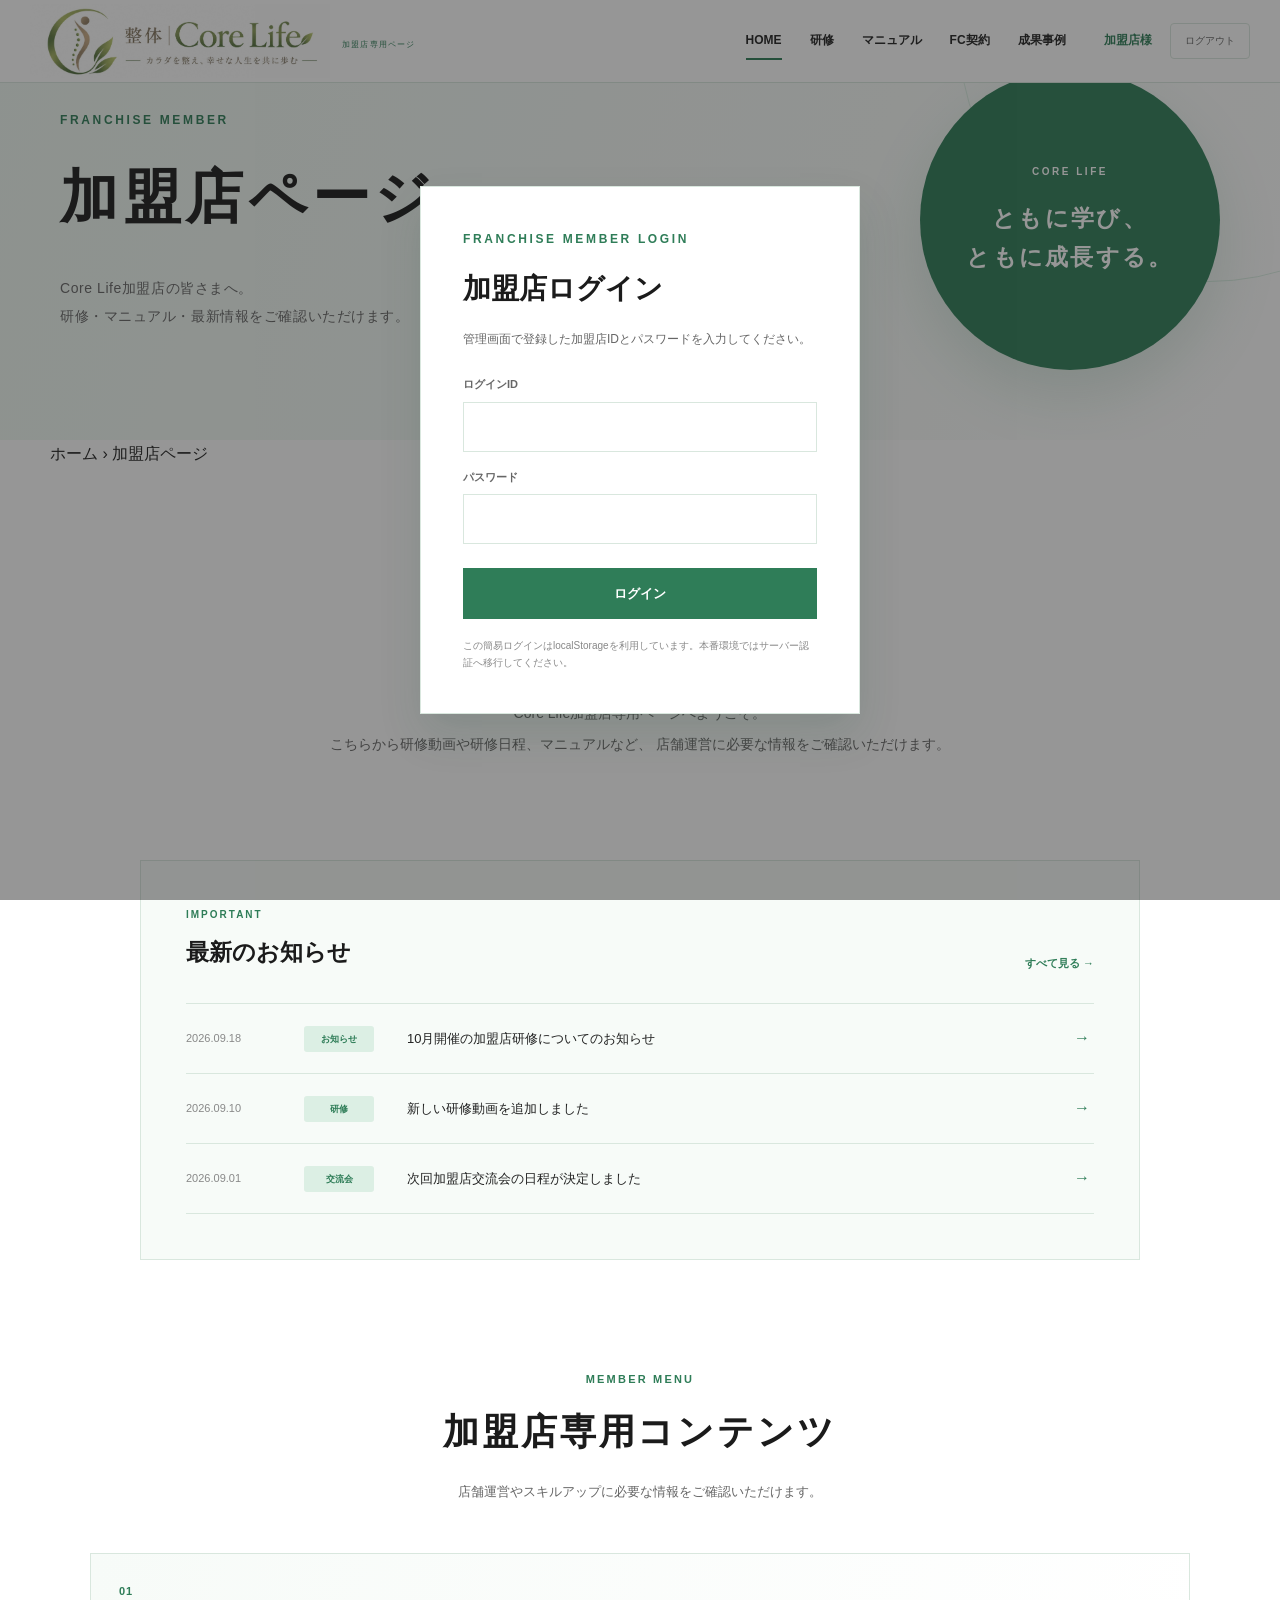
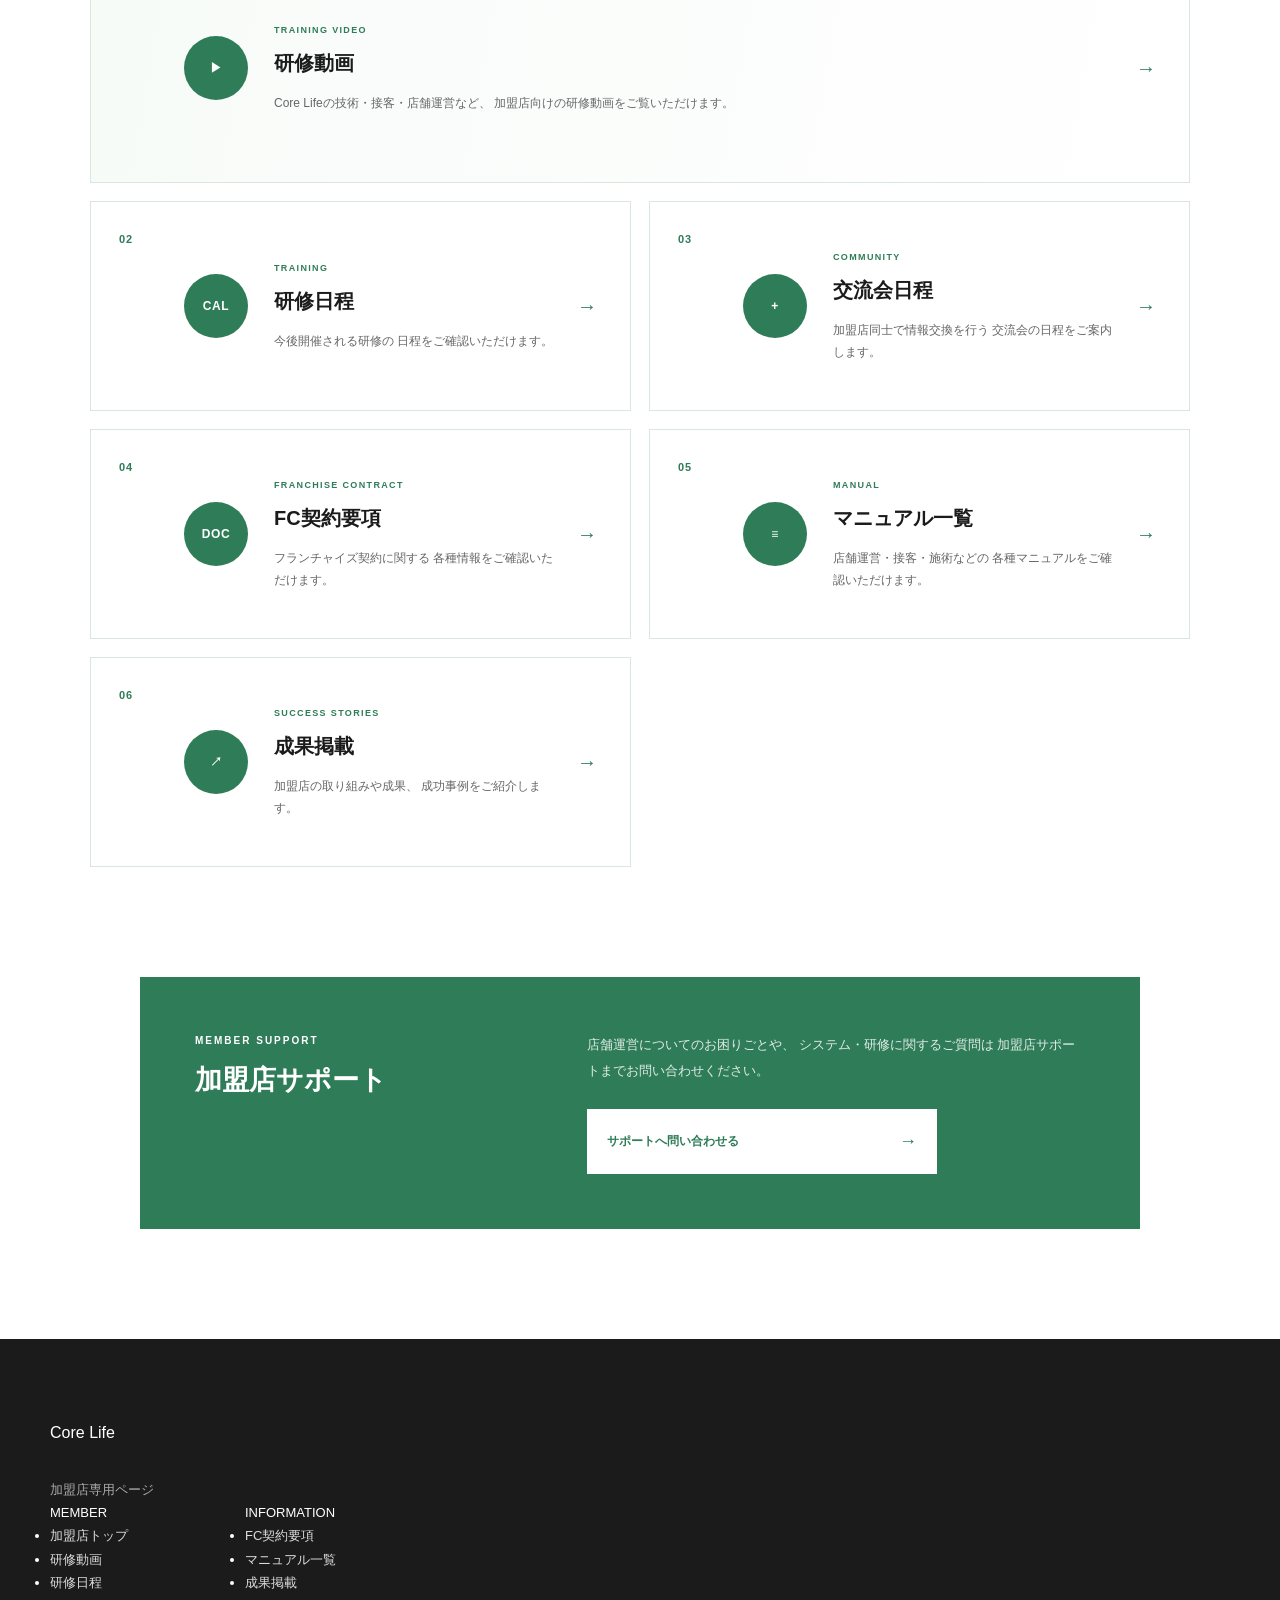
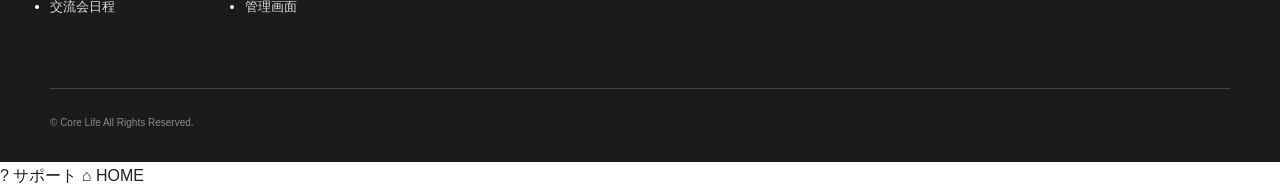
==== commit ed102c79: "update ver1.1.0 - create fcpage" ====
--- a/fc.html
+++ b/fc.html
@@ -30,6 +30,7 @@
 
         <a href="index.html" class="logo">
           <img src="images/logo.jpg" alt="Core Life ロゴ">
+          <span class="logo-sub">加盟店専用ページ</span>
         </a>
 
         <nav class="global-nav fc-nav">
@@ -43,25 +44,25 @@
                 </li>
 
                 <li>
-                    <a href="fc-training.html">
+                    <a href="fc-content/fc-training.html">
                         研修
                     </a>
                 </li>
 
                 <li>
-                    <a href="fc-manual.html">
+                    <a href="fc-content/fc-manual.html">
                         マニュアル
                     </a>
                 </li>
 
                 <li>
-                    <a href="fc-contract.html">
+                    <a href="fc-content/fc-contract.html">
                         FC契約
                     </a>
                 </li>
 
                 <li>
-                    <a href="fc-results.html">
+                    <a href="fc-content/fc-results.html">
                         成果事例
                     </a>
                 </li>
@@ -100,13 +101,13 @@
 
     <nav>
         <a href="fc.html">HOME</a>
-        <a href="fc-training.html">研修</a>
-        <a href="fc-schedule.html">研修日程</a>
-        <a href="fc-meeting.html">交流会日程</a>
-        <a href="fc-manual.html">マニュアル</a>
-        <a href="fc-contract.html">FC契約</a>
-        <a href="fc-results.html">成果事例</a>
-        <a href="fc-support.html" class="mobile-reserve">サポートへ問い合わせる</a>
+        <a href="fc-content/fc-training.html">研修</a>
+        <a href="fc-content/fc-schedule.html">研修日程</a>
+        <a href="fc-content/fc-meeting.html">交流会日程</a>
+        <a href="fc-content/fc-manual.html">マニュアル</a>
+        <a href="fc-content/fc-contract.html">FC契約</a>
+        <a href="fc-content/fc-results.html">成果事例</a>
+        <a href="fc-content/fc-support.html" class="mobile-reserve">サポートへ問い合わせる</a>
     </nav>
 
 </div>
@@ -361,7 +362,7 @@
                 <!-- Training Video -->
 
                 <a
-                    href="fc-training.html"
+                    href="fc-content/fc-training.html"
                     class="fc-menu-card fc-menu-card-large"
                 >
 
@@ -400,7 +401,7 @@
                 <!-- Training Schedule -->
 
                 <a
-                    href="fc-schedule.html"
+                    href="fc-content/fc-schedule.html"
                     class="fc-menu-card"
                 >
 
@@ -439,7 +440,7 @@
                 <!-- Exchange -->
 
                 <a
-                    href="fc-meeting.html"
+                    href="fc-content/fc-meeting.html"
                     class="fc-menu-card"
                 >
 
@@ -478,7 +479,7 @@
                 <!-- Contract -->
 
                 <a
-                    href="fc-contract.html"
+                    href="fc-content/fc-contract.html"
                     class="fc-menu-card"
                 >
 
@@ -517,7 +518,7 @@
                 <!-- Manual -->
 
                 <a
-                    href="fc-manual.html"
+                    href="fc-content/fc-manual.html"
                     class="fc-menu-card"
                 >
 
@@ -556,7 +557,7 @@
                 <!-- Results -->
 
                 <a
-                    href="fc-results.html"
+                    href="fc-content/fc-results.html"
                     class="fc-menu-card"
                 >
 
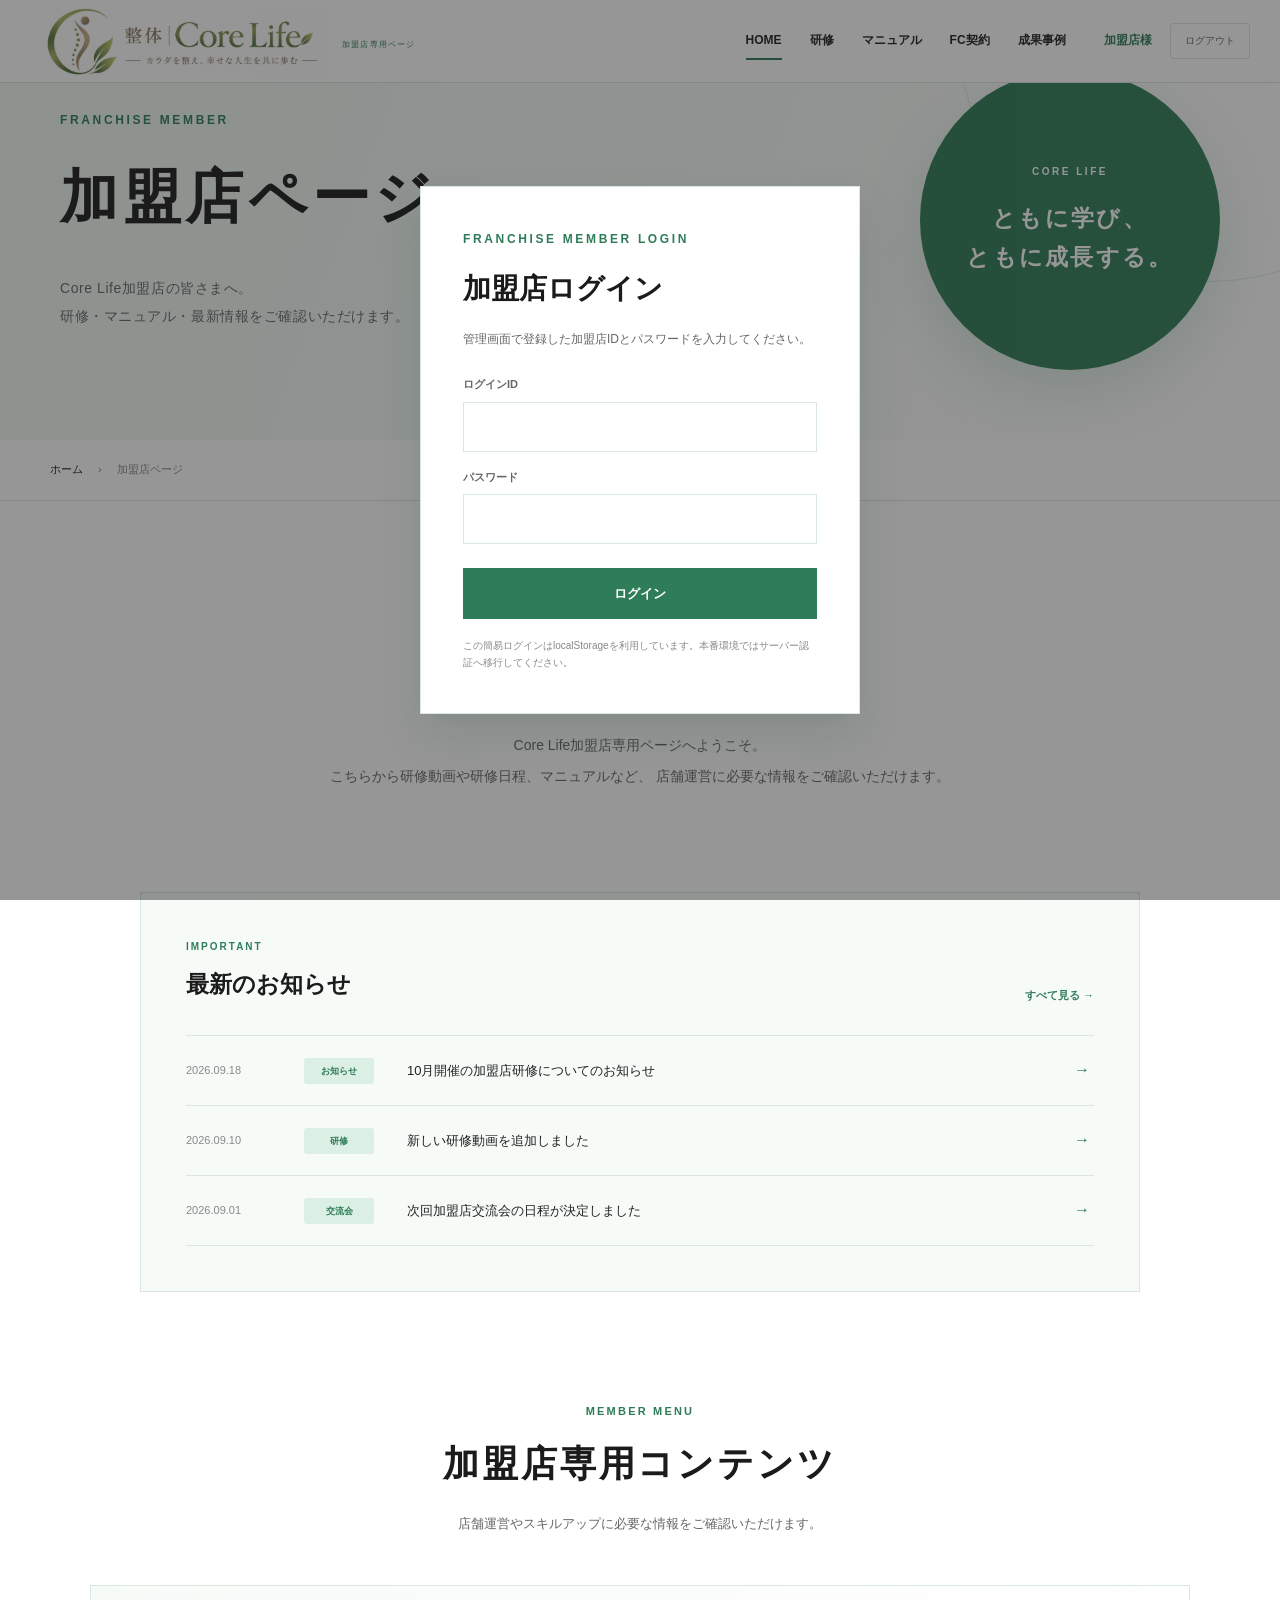
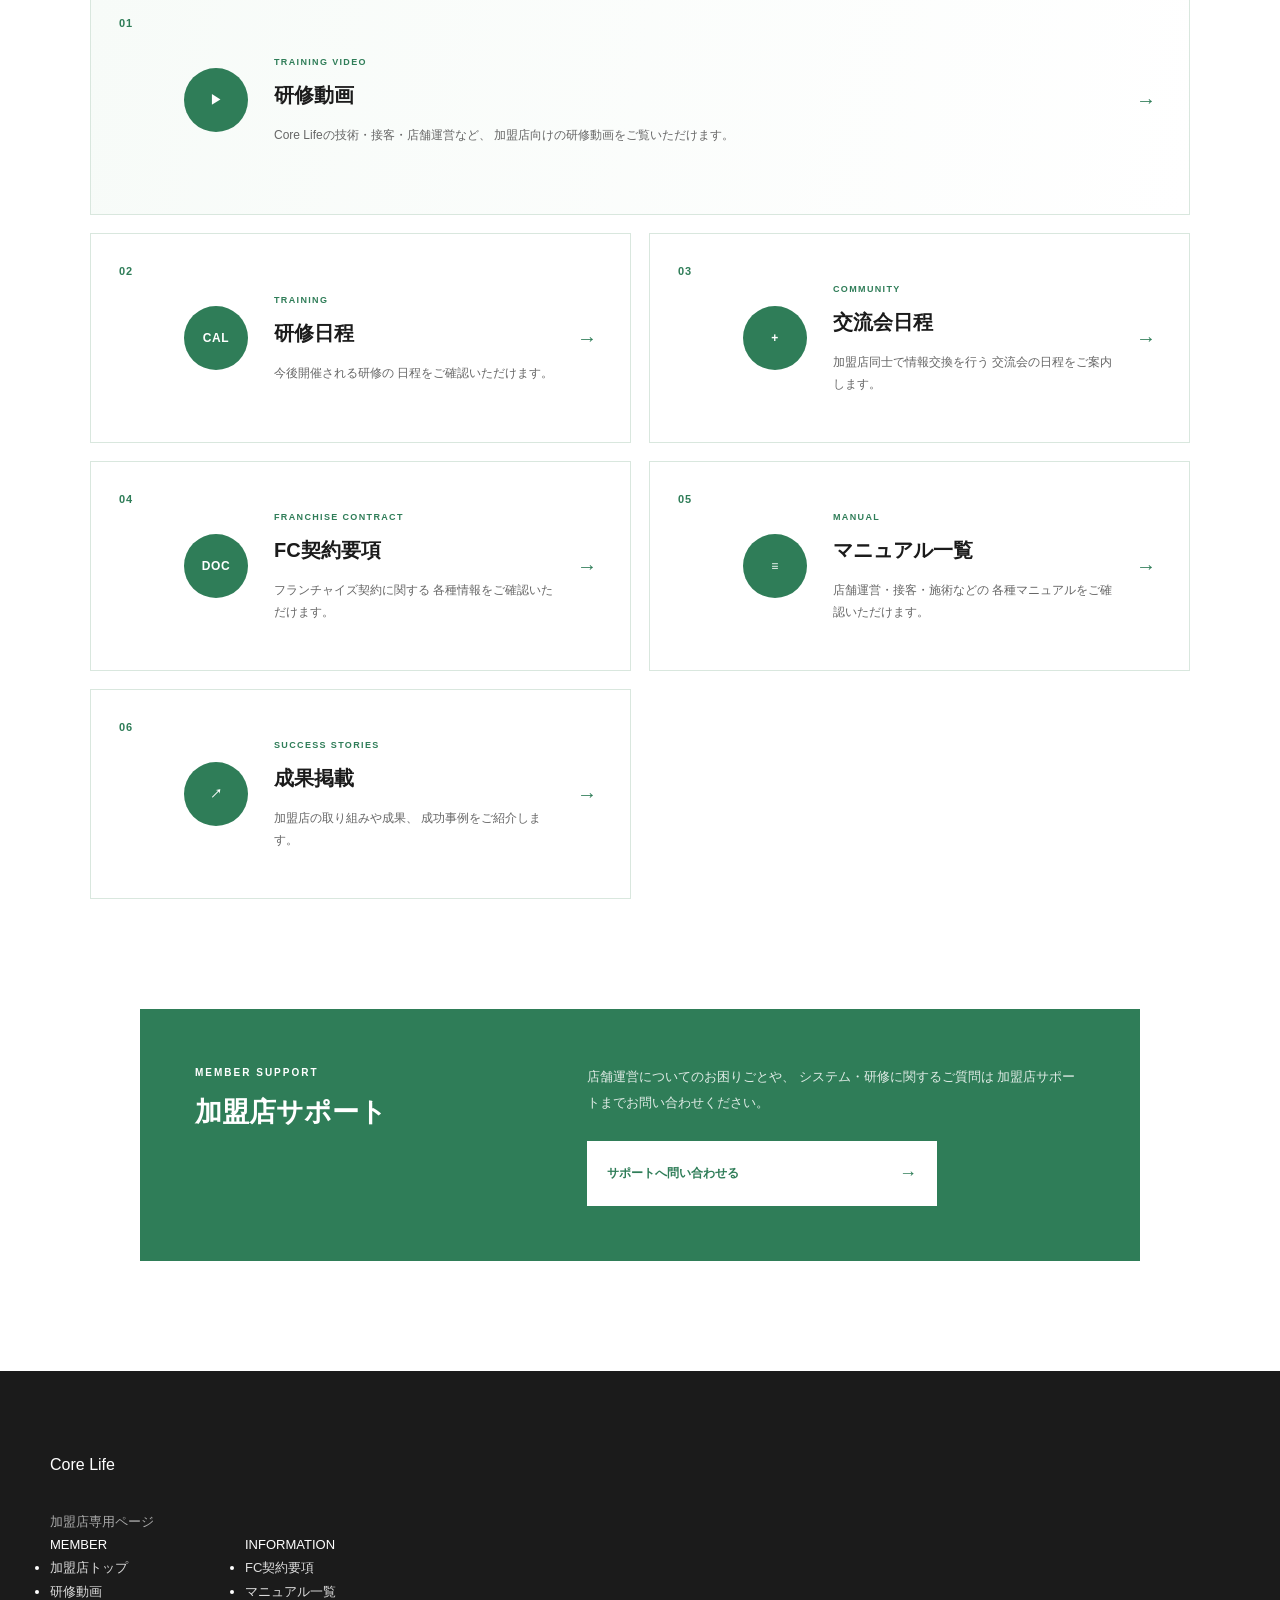
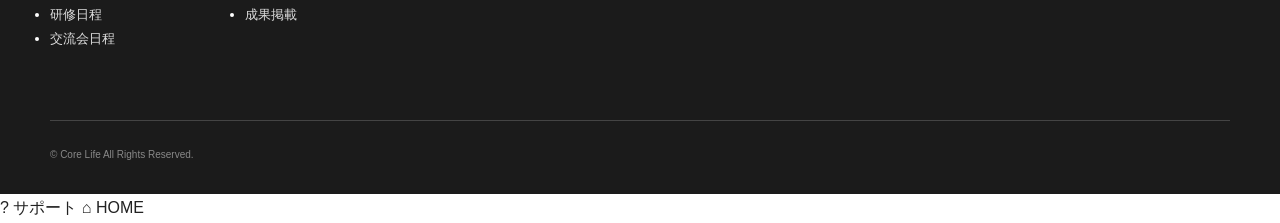
==== commit 4a11ea78: "update ver1.1.1 - create about page" ====
--- a/fc.html
+++ b/fc.html
@@ -77,7 +77,7 @@
                 加盟店様
             </span>
 
-            <a href="#" class="fc-logout">
+            <a href="index.html" class="fc-logout">
                 ログアウト
             </a>
 
@@ -732,12 +732,6 @@
                             </a>
                         </li>
 
-                        <li>
-                            <a href="admin.html">
-                                管理画面
-                            </a>
-                        </li>
-
                     </ul>
 
                 </div>
--- a/css/style.css
+++ b/css/style.css
@@ -852,6 +852,30 @@
 }
 
 
+/* ========================================
+   BREADCRUMB
+======================================== */
+
+.breadcrumb {
+    padding: 20px 0;
+
+    border-bottom: 1px solid var(--color-border);
+
+    font-size: 11px;
+
+    color: var(--color-text-muted);
+}
+
+.breadcrumb .container {
+    display: flex;
+
+    gap: 15px;
+}
+
+.breadcrumb a {
+    color: var(--color-text);
+}
+
 /* =========================================================
    MENU
 ========================================================= */
@@ -2174,7 +2198,7 @@
     .logo img {
 
         width:
-            100%;
+            60%;
     }
 
 
@@ -2397,9 +2421,6 @@
 
         display:
             grid;
-
-        grid-template-columns:
-            1fr 1fr;
 
         position:
             fixed;
